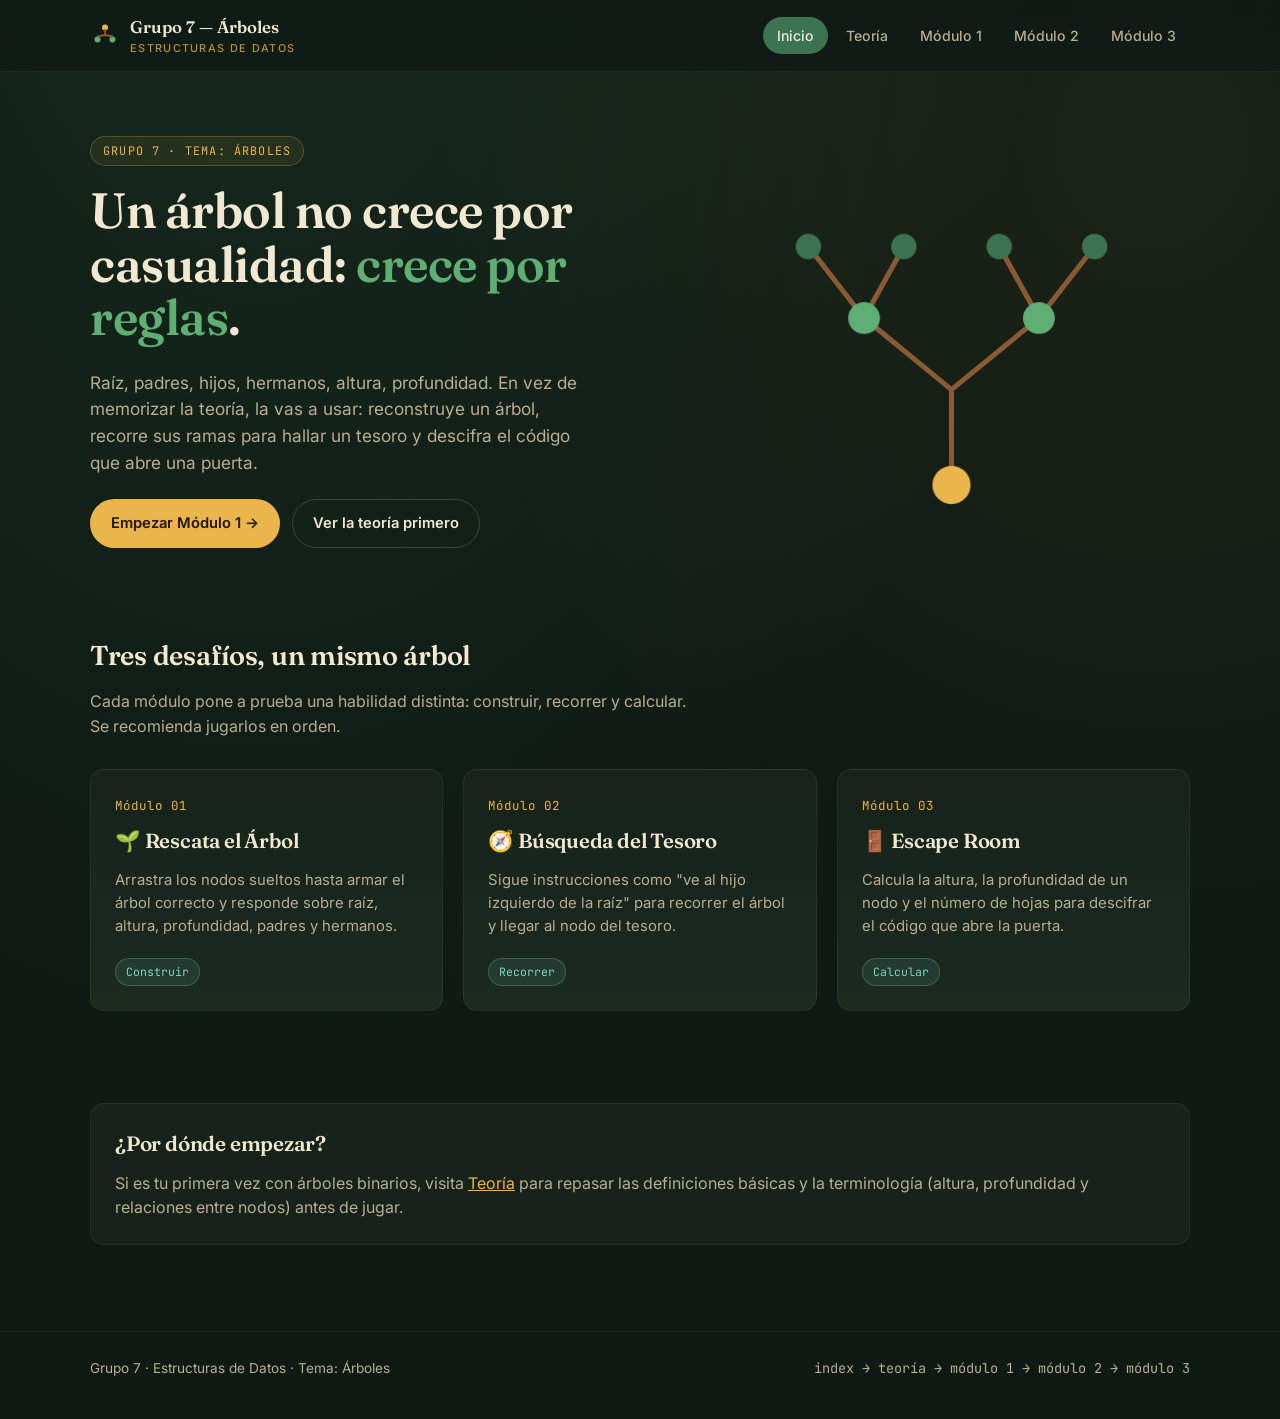
==== index.html @ e48d4bd0 "Proyecto Árboles - Grupo 7" ====
<!DOCTYPE html>
<html lang="es">
<head>
<meta charset="UTF-8">
<meta name="viewport" content="width=device-width, initial-scale=1.0">
<title>Grupo 7 · Árboles — Proyecto Interactivo</title>
<meta name="description" content="Aprende árboles binarios jugando: reconstruye un árbol, busca un tesoro navegando sus ramas y escapa de una sala resolviendo su altura, profundidad y hojas.">
<link rel="icon" href="data:image/svg+xml,<svg xmlns=%22http://www.w3.org/2000/svg%22 viewBox=%220 0 100 100%22><text y=%22.9em%22 font-size=%2290%22>🌳</text></svg>">
<link rel="stylesheet" href="css/style.css">
</head>
<body data-nav="inicio">

<nav class="site-nav">
  <div class="container">
    <a href="index.html" class="brand">
      <svg class="brand-mark" viewBox="0 0 40 40" fill="none">
        <circle cx="20" cy="10" r="4" fill="#eab54c"/>
        <circle cx="10" cy="26" r="4" fill="#5fae74"/>
        <circle cx="30" cy="26" r="4" fill="#5fae74"/>
        <path d="M20 13 L20 20 L10 22 M20 20 L30 22" stroke="#8a5a35" stroke-width="2.4" stroke-linecap="round" fill="none"/>
      </svg>
      <span>Grupo 7 — Árboles<small>Estructuras de datos</small></span>
    </a>
    <ul class="nav-links">
      <li><a href="index.html" data-nav="inicio">Inicio</a></li>
      <li><a href="teoria.html" data-nav="teoria">Teoría</a></li>
      <li><a href="modulo1.html" data-nav="m1">Módulo 1</a></li>
      <li><a href="modulo2.html" data-nav="m2">Módulo 2</a></li>
      <li><a href="modulo3.html" data-nav="m3">Módulo 3</a></li>
    </ul>
  </div>
</nav>

<header class="hero">
  <div class="container hero-grid">
    <div>
      <span class="eyebrow">Grupo 7 · Tema: Árboles</span>
      <h1>Un árbol no crece por casualidad: <em>crece por reglas</em>.</h1>
      <p class="lead">Raíz, padres, hijos, hermanos, altura, profundidad. En vez de memorizar la teoría, la vas a usar: reconstruye un árbol, recorre sus ramas para hallar un tesoro y descifra el código que abre una puerta.</p>
      <div class="hero-actions">
        <a href="modulo1.html" class="btn btn-primary">Empezar Módulo 1 →</a>
        <a href="teoria.html" class="btn btn-ghost">Ver la teoría primero</a>
      </div>
    </div>
    <div class="hero-art">
      <svg class="grow-tree" viewBox="0 0 300 220" width="100%">
        <path class="branch b1" d="M150 200 L150 140"/>
        <path class="branch b2" d="M150 140 L95 95"/>
        <path class="branch b3" d="M150 140 L205 95"/>
        <path class="branch b4" d="M95 95 L60 50"/>
        <path class="branch b5" d="M95 95 L120 50"/>
        <path class="branch b6" d="M205 95 L180 50"/>
        <path class="branch b7" d="M205 95 L240 50"/>
        <circle class="leafnode n1" cx="150" cy="200" r="12" fill="#eab54c"/>
        <circle class="leafnode n2" cx="95" cy="95" r="10" fill="#5fae74"/>
        <circle class="leafnode n3" cx="205" cy="95" r="10" fill="#5fae74"/>
        <circle class="leafnode n4" cx="60" cy="50" r="8" fill="#3c7350"/>
        <circle class="leafnode n5" cx="120" cy="50" r="8" fill="#3c7350"/>
        <circle class="leafnode n6" cx="180" cy="50" r="8" fill="#3c7350"/>
        <circle class="leafnode n7" cx="240" cy="50" r="8" fill="#3c7350"/>
      </svg>
    </div>
  </div>
</header>

<section class="section">
  <div class="container">
    <div class="section-head">
      <h2>Tres desafíos, un mismo árbol</h2>
      <p>Cada módulo pone a prueba una habilidad distinta: construir, recorrer y calcular. Se recomienda jugarlos en orden.</p>
    </div>

    <div class="card-grid">
      <a href="modulo1.html" class="module-card">
        <span class="module-num">Módulo 01</span>
        <h3>🌱 Rescata el Árbol</h3>
        <p>Arrastra los nodos sueltos hasta armar el árbol correcto y responde sobre raíz, altura, profundidad, padres y hermanos.</p>
        <span class="module-tag">Construir</span>
      </a>
      <a href="modulo2.html" class="module-card">
        <span class="module-num">Módulo 02</span>
        <h3>🧭 Búsqueda del Tesoro</h3>
        <p>Sigue instrucciones como "ve al hijo izquierdo de la raíz" para recorrer el árbol y llegar al nodo del tesoro.</p>
        <span class="module-tag">Recorrer</span>
      </a>
      <a href="modulo3.html" class="module-card">
        <span class="module-num">Módulo 03</span>
        <h3>🚪 Escape Room</h3>
        <p>Calcula la altura, la profundidad de un nodo y el número de hojas para descifrar el código que abre la puerta.</p>
        <span class="module-tag">Calcular</span>
      </a>
    </div>
  </div>
</section>

<section class="section">
  <div class="container info-card">
    <h2 style="font-size:1.3rem;">¿Por dónde empezar?</h2>
    <p style="margin-bottom:0;">Si es tu primera vez con árboles binarios, visita <a href="teoria.html" style="color:var(--gold);">Teoría</a> para repasar las definiciones básicas y la terminología (altura, profundidad y relaciones entre nodos) antes de jugar.</p>
  </div>
</section>

<footer class="site-footer">
  <div class="container">
    <span>Grupo 7 · Estructuras de Datos · Tema: Árboles</span>
    <span class="mono">index → teoría → módulo 1 → módulo 2 → módulo 3</span>
  </div>
</footer>

<script src="js/common.js"></script>
</body>
</html>
---- css/style.css ----
/* ==========================================================================
   Grupo 7 · Árboles — hoja de estilos compartida
   ========================================================================== */

@import url('https://fonts.googleapis.com/css2?family=Fraunces:opsz,wght@9..144,400;9..144,600;9..144,700&family=Inter:wght@400;500;600;700&family=JetBrains+Mono:wght@400;600&display=swap');

:root{
  /* --- paleta --- */
  --bg:            #0f1a14;
  --panel:         #16221a;
  --panel-2:       #1c2a20;
  --wood:          #8a5a35;
  --wood-dark:     #5c3b22;
  --moss:          #2f4a37;
  --leaf:          #5fae74;
  --leaf-dim:      #3c7350;
  --gold:          #eab54c;
  --gold-dim:      #b98f3a;
  --parchment:     #f1e8d2;
  --parchment-dim: #b9ae93;
  --error:         #d96a55;
  --cyan:          #77d9c4;

  --font-display: 'Fraunces', serif;
  --font-body:    'Inter', sans-serif;
  --font-mono:    'JetBrains Mono', monospace;

  --radius: 14px;
  --radius-sm: 8px;
  --shadow: 0 12px 30px rgba(0,0,0,.35);
}

*{ box-sizing: border-box; }
html{ scroll-behavior: smooth; }

body{
  margin:0;
  background: var(--bg);
  background-image:
    radial-gradient(ellipse at 20% -10%, rgba(95,174,116,.10), transparent 55%),
    radial-gradient(ellipse at 90% 10%, rgba(234,181,76,.06), transparent 45%);
  color: var(--parchment);
  font-family: var(--font-body);
  line-height: 1.55;
  min-height: 100vh;
}

a{ color: inherit; }

img, svg{ display:block; max-width:100%; }

::selection{ background: var(--gold); color:#1a1206; }

@media (prefers-reduced-motion: reduce){
  *{ animation-duration: .001ms !important; animation-iteration-count: 1 !important; transition-duration: .001ms !important; scroll-behavior: auto !important; }
}

:focus-visible{
  outline: 2px solid var(--gold);
  outline-offset: 3px;
  border-radius: 4px;
}

h1,h2,h3,h4{
  font-family: var(--font-display);
  font-weight: 600;
  margin: 0 0 .5em;
  color: var(--parchment);
  letter-spacing: -.01em;
}

p{ margin: 0 0 1em; color: var(--parchment-dim); }

.mono{ font-family: var(--font-mono); }

.container{
  width: min(1100px, 92vw);
  margin: 0 auto;
}

/* ---------------------------------- nav ---------------------------------- */
.site-nav{
  position: sticky;
  top: 0;
  z-index: 50;
  background: rgba(15,26,20,.85);
  backdrop-filter: blur(10px);
  border-bottom: 1px solid rgba(255,255,255,.06);
}
.site-nav .container{
  display:flex;
  align-items:center;
  justify-content: space-between;
  padding: 14px 0;
}
.brand{
  display:flex;
  align-items:center;
  gap:10px;
  text-decoration:none;
  font-family: var(--font-display);
  font-weight: 600;
  font-size: 1.05rem;
  color: var(--parchment);
}
.brand small{
  display:block;
  font-family: var(--font-body);
  font-weight: 500;
  font-size: .68rem;
  letter-spacing: .12em;
  text-transform: uppercase;
  color: var(--gold-dim);
}
.brand-mark{ width: 30px; height:30px; flex-shrink:0; }

.nav-links{
  display:flex;
  gap: 4px;
  list-style:none;
  margin:0; padding:0;
  flex-wrap: wrap;
}
.nav-links a{
  display:inline-block;
  padding: 8px 14px;
  border-radius: 999px;
  text-decoration:none;
  font-size: .88rem;
  font-weight: 500;
  color: var(--parchment-dim);
  transition: background .15s ease, color .15s ease;
}
.nav-links a:hover{ background: var(--panel-2); color: var(--parchment); }
.nav-links a.active{ background: var(--leaf-dim); color: var(--parchment); }

/* --------------------------------- hero ---------------------------------- */
.hero{
  padding: 64px 0 40px;
}
.hero-grid{
  display:grid;
  grid-template-columns: 1.1fr .9fr;
  gap: 40px;
  align-items:center;
}
.eyebrow{
  display:inline-flex;
  align-items:center;
  gap:8px;
  font-family: var(--font-mono);
  font-size: .74rem;
  letter-spacing:.1em;
  text-transform: uppercase;
  color: var(--gold);
  background: rgba(234,181,76,.08);
  border: 1px solid rgba(234,181,76,.25);
  padding: 5px 12px;
  border-radius: 999px;
  margin-bottom: 18px;
}
.hero h1{
  font-size: clamp(2.1rem, 4vw, 3.1rem);
  line-height: 1.08;
}
.hero h1 em{
  font-style: normal;
  color: var(--leaf);
}
.hero p.lead{
  font-size: 1.08rem;
  max-width: 46ch;
}
.hero-actions{
  display:flex;
  gap:12px;
  flex-wrap: wrap;
  margin-top: 22px;
}

.btn{
  display:inline-flex;
  align-items:center;
  gap:8px;
  padding: 12px 20px;
  border-radius: 999px;
  border: 1px solid transparent;
  font-family: var(--font-body);
  font-weight: 600;
  font-size: .92rem;
  text-decoration:none;
  cursor:pointer;
  transition: transform .15s ease, box-shadow .15s ease, background .15s ease, border-color .15s ease;
}
.btn:active{ transform: translateY(1px); }
.btn-primary{ background: var(--gold); color:#211505; }
.btn-primary:hover{ box-shadow: 0 6px 18px rgba(234,181,76,.35); }
.btn-ghost{ background: transparent; border-color: var(--moss); color: var(--parchment); }
.btn-ghost:hover{ border-color: var(--leaf); background: rgba(95,174,116,.08); }
.btn:disabled{ opacity:.45; cursor:not-allowed; }

/* ------------------------------ growing tree hero art --------------------- */
.hero-art{ position:relative; }
.grow-tree path.branch{
  fill:none;
  stroke: var(--wood);
  stroke-width: 3.2;
  stroke-linecap: round;
  stroke-dasharray: 260;
  stroke-dashoffset: 260;
  animation: draw 1.6s ease forwards;
}
.grow-tree path.branch.b2{ animation-delay: .25s; stroke-dasharray: 190; stroke-dashoffset: 190; }
.grow-tree path.branch.b3{ animation-delay: .25s; stroke-dasharray: 190; stroke-dashoffset: 190; }
.grow-tree path.branch.b4{ animation-delay: .55s; stroke-dasharray: 130; stroke-dashoffset: 130; }
.grow-tree path.branch.b5{ animation-delay: .55s; stroke-dasharray: 130; stroke-dashoffset: 130; }
.grow-tree path.branch.b6{ animation-delay: .55s; stroke-dasharray: 130; stroke-dashoffset: 130; }
.grow-tree path.branch.b7{ animation-delay: .55s; stroke-dasharray: 130; stroke-dashoffset: 130; }
.grow-tree circle.leafnode{
  opacity:0;
  animation: pop .5s ease forwards;
}
.grow-tree circle.leafnode.n1{ animation-delay: .1s; }
.grow-tree circle.leafnode.n2{ animation-delay: .8s; }
.grow-tree circle.leafnode.n3{ animation-delay: .8s; }
.grow-tree circle.leafnode.n4{ animation-delay: 1.1s; }
.grow-tree circle.leafnode.n5{ animation-delay: 1.1s; }
.grow-tree circle.leafnode.n6{ animation-delay: 1.1s; }
.grow-tree circle.leafnode.n7{ animation-delay: 1.1s; }
@keyframes draw{ to{ stroke-dashoffset:0; } }
@keyframes pop{ from{ opacity:0; transform: scale(.4); } to{ opacity:1; transform: scale(1); } }

/* --------------------------------- cards ---------------------------------- */
.section{ padding: 46px 0; }
.section-head{ margin-bottom: 30px; max-width: 60ch; }
.section-head h2{ font-size: 1.7rem; }

.card-grid{
  display:grid;
  grid-template-columns: repeat(3, 1fr);
  gap: 20px;
}
.module-card{
  position:relative;
  background: linear-gradient(180deg, var(--panel), var(--panel-2));
  border: 1px solid rgba(255,255,255,.06);
  border-radius: var(--radius);
  padding: 26px 24px 24px;
  text-decoration:none;
  display:flex;
  flex-direction:column;
  gap: 10px;
  transition: transform .18s ease, border-color .18s ease, box-shadow .18s ease;
}
.module-card:hover{
  transform: translateY(-4px);
  border-color: var(--leaf-dim);
  box-shadow: var(--shadow);
}
.module-num{
  font-family: var(--font-mono);
  font-size: .78rem;
  color: var(--gold);
  letter-spacing: .08em;
}
.module-card h3{ font-size: 1.28rem; margin-bottom: 2px; color: var(--parchment); }
.module-card p{ font-size: .93rem; margin-bottom: 0; }
.module-tag{
  align-self:flex-start;
  margin-top: 10px;
  font-family: var(--font-mono);
  font-size: .72rem;
  padding: 4px 10px;
  border-radius: 999px;
  background: rgba(119,217,196,.1);
  color: var(--cyan);
  border: 1px solid rgba(119,217,196,.25);
}

.info-card{
  background: var(--panel);
  border: 1px solid rgba(255,255,255,.06);
  border-radius: var(--radius);
  padding: 24px;
}

/* -------------------------------- footer ---------------------------------- */
.site-footer{
  border-top: 1px solid rgba(255,255,255,.06);
  padding: 26px 0 40px;
  margin-top: 40px;
}
.site-footer .container{
  display:flex;
  justify-content: space-between;
  align-items:center;
  flex-wrap: wrap;
  gap: 10px;
  font-size: .85rem;
  color: var(--parchment-dim);
}

/* ============================ TEORÍA page ============================ */
.def-grid{
  display:grid;
  grid-template-columns: repeat(2, 1fr);
  gap: 16px;
  margin-top: 10px;
}
.def-item{
  background: var(--panel);
  border: 1px solid rgba(255,255,255,.06);
  border-left: 3px solid var(--leaf-dim);
  border-radius: var(--radius-sm);
  padding: 16px 18px;
}
.def-item dt{
  font-family: var(--font-mono);
  color: var(--gold);
  font-size: .92rem;
  margin-bottom: 4px;
}
.def-item dd{ margin:0; color: var(--parchment-dim); font-size: .92rem; }

.term-item{ border-left-color: var(--cyan); }
.term-item dt{ color: var(--cyan); }

.diagram-wrap{
  background: var(--panel);
  border: 1px solid rgba(255,255,255,.06);
  border-radius: var(--radius);
  padding: 20px;
}

/* ============================ TREE STAGE (shared) ============================ */
.tree-stage{
  position: relative;
  width: 100%;
  aspect-ratio: 7 / 4.6;
  background: radial-gradient(ellipse at 50% 0%, rgba(95,174,116,.06), transparent 60%);
  border-radius: var(--radius);
}
.tree-stage svg.tree-lines{
  position:absolute; inset:0; width:100%; height:100%;
}
.tree-stage svg.tree-lines path{
  fill:none;
  stroke: var(--wood);
  stroke-width: .9;
  stroke-linecap: round;
}
.tree-node{
  position:absolute;
  transform: translate(-50%,-50%);
  width: 52px; height:52px;
  border-radius: 50%;
  display:flex; align-items:center; justify-content:center;
  font-family: var(--font-mono);
  font-weight: 600;
  font-size: 1.05rem;
  background: var(--panel-2);
  border: 2px solid var(--moss);
  color: var(--parchment-dim);
  user-select:none;
}
.tree-node.filled{
  background: var(--leaf-dim);
  border-color: var(--leaf);
  color: var(--parchment);
}
.tree-node.correct{ border-color: var(--leaf); box-shadow: 0 0 0 4px rgba(95,174,116,.18); }
.tree-node.wrong{ border-color: var(--error); box-shadow: 0 0 0 4px rgba(217,106,85,.18); animation: shake .3s; }
.tree-node.current{ border-color: var(--cyan); box-shadow: 0 0 0 6px rgba(119,217,196,.16); }
.tree-node.root-node{ background: rgba(234,181,76,.14); border-color: var(--gold); color: var(--gold); }
.tree-node.clickable{ cursor:pointer; transition: transform .12s ease; }
.tree-node.clickable:hover{ transform: translate(-50%,-50%) scale(1.08); }

@keyframes shake{
  0%,100%{ transform: translate(-50%,-50%); }
  25%{ transform: translate(calc(-50% - 4px),-50%); }
  75%{ transform: translate(calc(-50% + 4px),-50%); }
}

/* -------------------------- módulo 1: banco + chips ------------------------- */
.chip-bank{
  display:flex;
  flex-wrap:wrap;
  gap: 12px;
  margin: 18px 0 6px;
  min-height: 66px;
  padding: 14px;
  background: var(--panel);
  border: 1px dashed var(--moss);
  border-radius: var(--radius-sm);
}
.chip{
  width: 50px; height:50px;
  border-radius: 50%;
  background: var(--wood);
  border: 2px solid var(--wood-dark);
  color: var(--parchment);
  font-family: var(--font-mono);
  font-weight:600;
  font-size: 1.05rem;
  display:flex; align-items:center; justify-content:center;
  cursor: grab;
  touch-action: none;
  box-shadow: 0 4px 10px rgba(0,0,0,.25);
}
.chip.dragging{ opacity:.35; }
.chip.floating{
  position: fixed;
  z-index: 999;
  pointer-events:none;
  cursor: grabbing;
}

.progress-row{ display:flex; align-items:center; gap:14px; flex-wrap:wrap; margin: 18px 0; }
.status-pill{
  font-family: var(--font-mono);
  font-size: .8rem;
  padding: 6px 12px;
  border-radius: 999px;
  background: var(--panel-2);
  border: 1px solid rgba(255,255,255,.08);
  color: var(--parchment-dim);
}
.status-pill.ok{ color: var(--leaf); border-color: var(--leaf-dim); }

/* ------------------------------- quiz ------------------------------- */
.quiz{
  display:none;
  margin-top: 26px;
  border-top: 1px solid rgba(255,255,255,.08);
  padding-top: 26px;
}
.quiz.visible{ display:block; }
.question{
  background: var(--panel);
  border: 1px solid rgba(255,255,255,.06);
  border-radius: var(--radius);
  padding: 20px;
  margin-bottom: 16px;
}
.question p.q-text{ color: var(--parchment); font-weight:500; margin-bottom: 14px; }
.options{ display:flex; flex-wrap:wrap; gap: 10px; }
.option-btn{
  padding: 9px 16px;
  border-radius: 999px;
  background: var(--panel-2);
  border: 1px solid var(--moss);
  color: var(--parchment);
  font-family: var(--font-mono);
  font-size: .88rem;
  cursor:pointer;
  transition: border-color .15s ease, background .15s ease;
}
.option-btn:hover{ border-color: var(--leaf); }
.option-btn.correct{ background: rgba(95,174,116,.18); border-color: var(--leaf); }
.option-btn.wrong{ background: rgba(217,106,85,.18); border-color: var(--error); }
.option-btn:disabled{ cursor:default; }
.q-feedback{ margin-top: 10px; font-size: .86rem; min-height: 1.2em; }
.q-feedback.ok{ color: var(--leaf); }
.q-feedback.bad{ color: var(--error); }

/* ------------------------------ módulo 2 ------------------------------ */
.instruction-box{
  background: var(--panel);
  border: 1px solid rgba(255,255,255,.06);
  border-left: 3px solid var(--cyan);
  border-radius: var(--radius-sm);
  padding: 18px 20px;
  margin: 18px 0;
  font-size: 1.02rem;
}
.instruction-box .tag{
  font-family: var(--font-mono);
  font-size: .7rem;
  letter-spacing:.08em;
  text-transform:uppercase;
  color: var(--cyan);
  display:block;
  margin-bottom: 6px;
}
.score-row{ display:flex; gap:22px; flex-wrap:wrap; align-items:center; margin: 16px 0; font-family: var(--font-mono); font-size:.9rem; }
.score-row b{ color: var(--gold); }

/* ------------------------------ módulo 3: escape room ------------------------------ */
.door-wrap{
  display:grid;
  grid-template-columns: 1fr 1fr;
  gap: 30px;
  align-items:start;
}
@media (max-width: 820px){ .door-wrap{ grid-template-columns: 1fr; } }

.clue-list{ list-style:none; margin:0; padding:0; display:flex; flex-direction:column; gap:14px; }
.clue-item{
  background: var(--panel);
  border: 1px solid rgba(255,255,255,.06);
  border-radius: var(--radius-sm);
  padding: 16px 18px;
}
.clue-item label{ display:block; font-size:.92rem; margin-bottom:8px; color: var(--parchment); }
.clue-item input{
  width: 90px;
  background: var(--panel-2);
  border: 1px solid var(--moss);
  color: var(--parchment);
  font-family: var(--font-mono);
  font-size: 1.05rem;
  padding: 8px 10px;
  border-radius: var(--radius-sm);
}
.clue-item input:focus{ border-color: var(--gold); }
.clue-status{ font-family: var(--font-mono); font-size: .8rem; margin-left: 10px; }
.clue-status.ok{ color: var(--leaf); }
.clue-status.bad{ color: var(--error); }

.door{
  position:relative;
  background: linear-gradient(180deg, var(--wood), var(--wood-dark));
  border-radius: 10px 10px 4px 4px;
  padding: 30px;
  border: 6px solid #3d2716;
  box-shadow: inset 0 0 40px rgba(0,0,0,.35), var(--shadow);
  text-align:center;
}
.door.unlocked{ box-shadow: inset 0 0 40px rgba(95,174,116,.25), 0 0 40px rgba(95,174,116,.25); border-color: var(--leaf); }
.door h3{ color: var(--parchment); }
.code-display{
  font-family: var(--font-mono);
  font-size: 2.4rem;
  letter-spacing: .3em;
  color: var(--parchment);
  background: rgba(0,0,0,.25);
  border-radius: var(--radius-sm);
  padding: 14px 10px;
  margin: 16px 0;
}
.code-display.shake{ animation: shake-strong .4s; }
@keyframes shake-strong{
  0%,100%{ transform: translateX(0); }
  20%{ transform: translateX(-8px); }
  40%{ transform: translateX(8px); }
  60%{ transform: translateX(-6px); }
  80%{ transform: translateX(6px); }
}
.attempts{ font-family: var(--font-mono); font-size: .82rem; color: var(--parchment-dim); }

.final-banner{
  display:none;
  margin-top: 18px;
  padding: 18px 20px;
  border-radius: var(--radius-sm);
  background: rgba(95,174,116,.12);
  border: 1px solid var(--leaf-dim);
  color: var(--parchment);
}
.final-banner.visible{ display:block; }

/* ------------------------------ responsive ------------------------------ */
@media (max-width: 880px){
  .hero-grid{ grid-template-columns: 1fr; }
  .card-grid{ grid-template-columns: 1fr; }
  .def-grid{ grid-template-columns: 1fr; }
  .site-nav .container{ flex-direction:column; gap: 10px; }
}
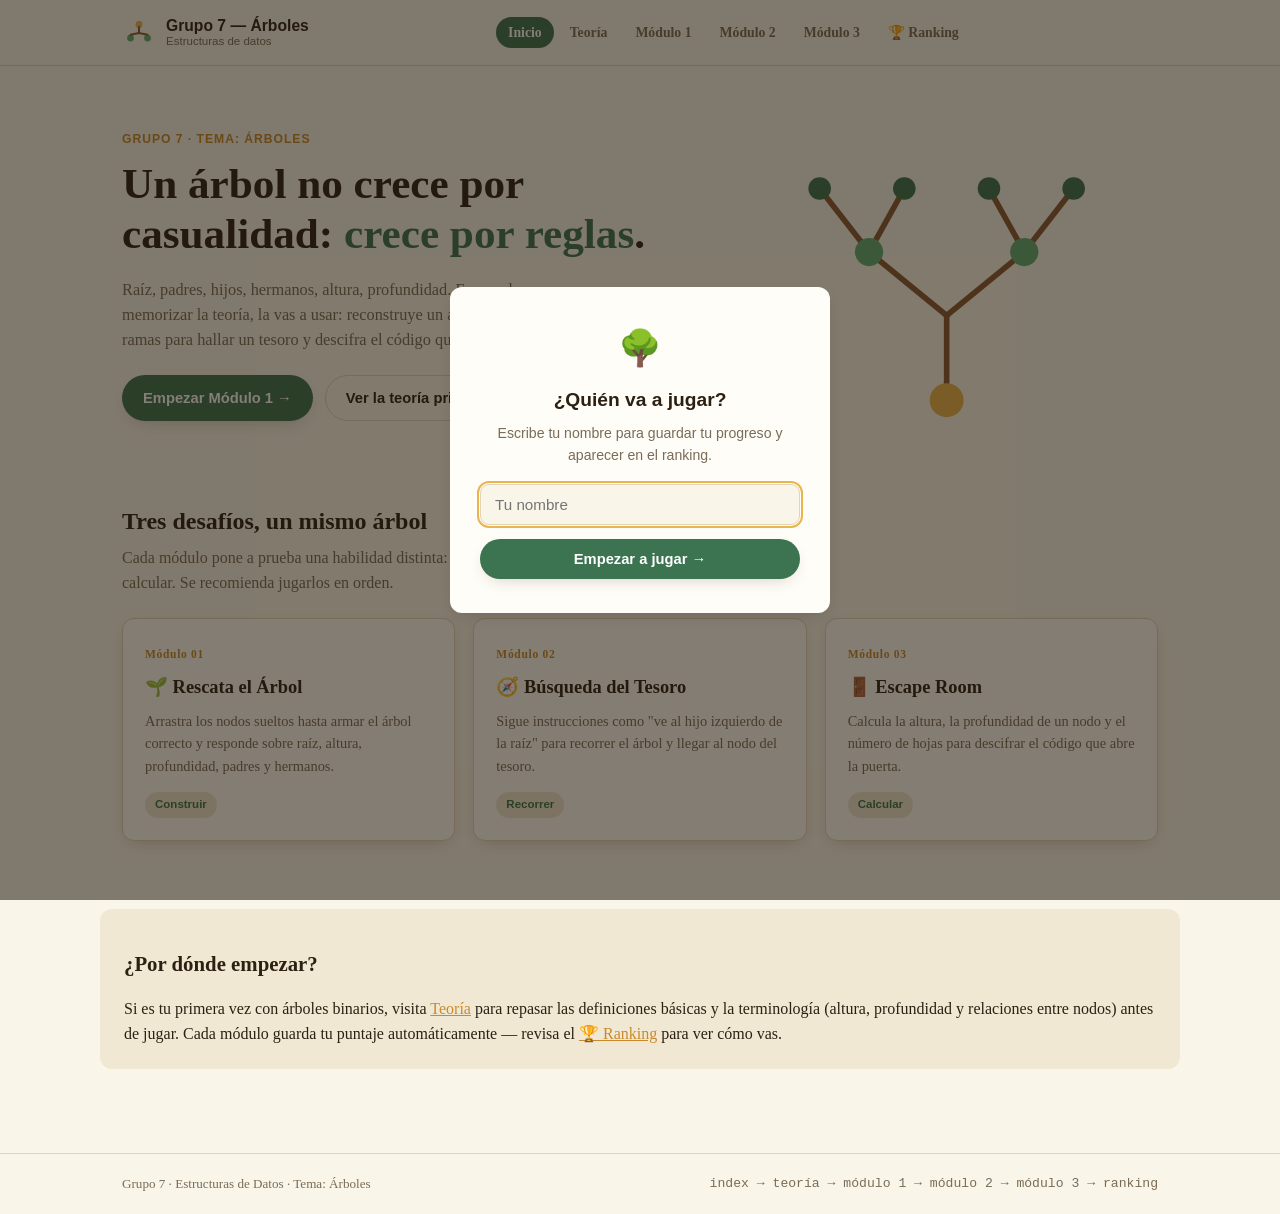
==== commit aea06ec6: "Se actualiza el juego se agrega ranking" ====
--- a/index.html
+++ b/index.html
@@ -27,7 +27,9 @@
       <li><a href="modulo1.html" data-nav="m1">Módulo 1</a></li>
       <li><a href="modulo2.html" data-nav="m2">Módulo 2</a></li>
       <li><a href="modulo3.html" data-nav="m3">Módulo 3</a></li>
+      <li><a href="jugadores.html" data-nav="ranking" class="nav-ranking-link">🏆 Ranking</a></li>
     </ul>
+    <span id="playerBadgeSlot"></span>
   </div>
 </nav>
 
@@ -96,17 +98,19 @@
 <section class="section">
   <div class="container info-card">
     <h2 style="font-size:1.3rem;">¿Por dónde empezar?</h2>
-    <p style="margin-bottom:0;">Si es tu primera vez con árboles binarios, visita <a href="teoria.html" style="color:var(--gold);">Teoría</a> para repasar las definiciones básicas y la terminología (altura, profundidad y relaciones entre nodos) antes de jugar.</p>
+    <p style="margin-bottom:0;">Si es tu primera vez con árboles binarios, visita <a href="teoria.html" style="color:var(--gold);">Teoría</a> para repasar las definiciones básicas y la terminología (altura, profundidad y relaciones entre nodos) antes de jugar. Cada módulo guarda tu puntaje automáticamente — revisa el <a href="jugadores.html" style="color:var(--gold);">🏆 Ranking</a> para ver cómo vas.</p>
   </div>
 </section>
 
 <footer class="site-footer">
   <div class="container">
     <span>Grupo 7 · Estructuras de Datos · Tema: Árboles</span>
-    <span class="mono">index → teoría → módulo 1 → módulo 2 → módulo 3</span>
+    <span class="mono">index → teoría → módulo 1 → módulo 2 → módulo 3 → ranking</span>
   </div>
 </footer>
 
 <script src="js/common.js"></script>
+<script src="js/ranking.js"></script>
+<script>initPlayerSession();</script>
 </body>
 </html>
--- a/css/style.css
+++ b/css/style.css
@@ -1,568 +1,355 @@
-/* ==========================================================================
-   Grupo 7 · Árboles — hoja de estilos compartida
-   ========================================================================== */
-
-@import url('https://fonts.googleapis.com/css2?family=Fraunces:opsz,wght@9..144,400;9..144,600;9..144,700&family=Inter:wght@400;500;600;700&family=JetBrains+Mono:wght@400;600&display=swap');
+/* ============================================================
+   style.css — Grupo 7 · Árboles
+   Tema visual: cálido, tipo "cuaderno de campo forestal".
+   ============================================================ */
 
 :root{
-  /* --- paleta --- */
-  --bg:            #0f1a14;
-  --panel:         #16221a;
-  --panel-2:       #1c2a20;
-  --wood:          #8a5a35;
-  --wood-dark:     #5c3b22;
-  --moss:          #2f4a37;
-  --leaf:          #5fae74;
-  --leaf-dim:      #3c7350;
-  --gold:          #eab54c;
-  --gold-dim:      #b98f3a;
-  --parchment:     #f1e8d2;
-  --parchment-dim: #b9ae93;
-  --error:         #d96a55;
-  --cyan:          #77d9c4;
-
-  --font-display: 'Fraunces', serif;
-  --font-body:    'Inter', sans-serif;
-  --font-mono:    'JetBrains Mono', monospace;
-
-  --radius: 14px;
-  --radius-sm: 8px;
-  --shadow: 0 12px 30px rgba(0,0,0,.35);
-}
-
-*{ box-sizing: border-box; }
-html{ scroll-behavior: smooth; }
-
+  --cream:#faf5e9;
+  --cream-2:#f1e8d4;
+  --panel:#fffdf8;
+  --ink:#2c2013;
+  --muted:#7a6c56;
+  --line:#e2d4b7;
+  --gold:#c98a2b;
+  --gold-soft:#eab54c;
+  --green:#3c7350;
+  --green-soft:#5fae74;
+  --brown:#8a5a35;
+  --red:#b1503e;
+  --radius:12px;
+  --shadow:0 6px 18px -8px rgba(60,40,10,0.28);
+}
+
+*{box-sizing:border-box;}
+html{scroll-behavior:smooth;}
 body{
   margin:0;
-  background: var(--bg);
-  background-image:
-    radial-gradient(ellipse at 20% -10%, rgba(95,174,116,.10), transparent 55%),
-    radial-gradient(ellipse at 90% 10%, rgba(234,181,76,.06), transparent 45%);
-  color: var(--parchment);
-  font-family: var(--font-body);
-  line-height: 1.55;
-  min-height: 100vh;
-}
-
-a{ color: inherit; }
-
-img, svg{ display:block; max-width:100%; }
-
-::selection{ background: var(--gold); color:#1a1206; }
-
+  background:var(--cream);
+  color:var(--ink);
+  font-family:Georgia,'Iowan Old Style','Palatino Linotype',serif;
+  line-height:1.55;
+}
+h1,h2,h3,.brand span,.eyebrow,.module-tag,.tag,.btn{
+  font-family:-apple-system,BlinkMacSystemFont,'Segoe UI',Roboto,Helvetica,Arial,sans-serif;
+}
+a{color:inherit;}
+.container{max-width:1080px; margin:0 auto; padding:0 22px;}
+.mono{font-family:'SFMono-Regular',Consolas,'Liberation Mono',Menlo,monospace;}
+img,svg{max-width:100%;}
+
+/* ---------- Botones ---------- */
+.btn{
+  display:inline-flex; align-items:center; gap:8px; justify-content:center;
+  padding:11px 20px; border-radius:999px; font-weight:600; font-size:.92rem;
+  text-decoration:none; border:1px solid transparent; cursor:pointer; transition:.18s;
+}
+.btn-primary{background:var(--green); color:#fff; box-shadow:var(--shadow);}
+.btn-primary:hover{background:var(--green-soft);}
+.btn-ghost{background:transparent; border-color:var(--line); color:var(--ink);}
+.btn-ghost:hover{border-color:var(--gold); color:var(--gold);}
+.btn-mini{
+  border:1px solid var(--line); background:var(--panel); color:var(--muted);
+  border-radius:7px; padding:5px 9px; font-size:.75rem; cursor:pointer;
+}
+.btn-mini:hover{color:var(--red); border-color:var(--red);}
+.btn-danger{background:transparent; border:1px solid var(--red); color:var(--red);}
+.btn-danger:hover{background:var(--red); color:#fff;}
+
+/* ---------- Nav ---------- */
+.site-nav{
+  position:sticky; top:0; z-index:40; background:var(--cream);
+  border-bottom:1px solid var(--line); padding:14px 0;
+}
+.site-nav .container{display:flex; align-items:center; justify-content:space-between; flex-wrap:wrap; gap:12px;}
+.brand{display:flex; align-items:center; gap:10px; text-decoration:none; color:var(--ink);}
+.brand-mark{width:34px; height:34px;}
+.brand span{display:flex; flex-direction:column; font-weight:700; font-size:.98rem; line-height:1.15;}
+.brand span small{font-weight:500; color:var(--muted); font-size:.72rem;}
+.nav-links{list-style:none; display:flex; gap:4px; margin:0; padding:0; align-items:center; flex-wrap:wrap;}
+.nav-links a{
+  text-decoration:none; color:var(--muted); font-size:.86rem; font-weight:600;
+  padding:8px 12px; border-radius:999px; transition:.15s;
+}
+.nav-links a:hover{color:var(--ink); background:var(--cream-2);}
+.nav-links a[data-nav].current,
+body[data-nav="inicio"] a[data-nav="inicio"],
+body[data-nav="teoria"] a[data-nav="teoria"],
+body[data-nav="m1"] a[data-nav="m1"],
+body[data-nav="m2"] a[data-nav="m2"],
+body[data-nav="m3"] a[data-nav="m3"],
+body[data-nav="ranking"] a[data-nav="ranking"]{
+  background:var(--green); color:#fff;
+}
+.nav-ranking-link{display:flex; align-items:center; gap:6px;}
+
+/* Insignia de jugador activo */
+#playerBadgeSlot{display:flex; align-items:center;}
+.player-badge{
+  display:flex; align-items:center; gap:8px; background:var(--cream-2);
+  border:1px solid var(--line); padding:6px 12px 6px 10px; border-radius:999px;
+  font-size:.82rem; font-weight:600; color:var(--ink);
+}
+.player-badge-dot{width:8px; height:8px; border-radius:50%; background:var(--green-soft);}
+.player-badge-switch{
+  border:none; background:transparent; cursor:pointer; color:var(--muted);
+  font-size:.9rem; line-height:1; padding:2px;
+}
+.player-badge-switch:hover{color:var(--gold);}
+
+/* ---------- Modal identificación de jugador ---------- */
+.player-modal-overlay{
+  position:fixed; inset:0; background:rgba(30,20,8,0.55); z-index:100;
+  display:flex; align-items:center; justify-content:center; padding:20px;
+}
+.player-modal{
+  background:var(--panel); border-radius:var(--radius); padding:34px 30px;
+  max-width:380px; width:100%; text-align:center; box-shadow:var(--shadow);
+  font-family:-apple-system,BlinkMacSystemFont,'Segoe UI',Roboto,sans-serif;
+}
+.player-modal-icon{font-size:2.2rem; display:block; margin-bottom:10px;}
+.player-modal h2{font-size:1.2rem; margin:0 0 8px;}
+.player-modal p{color:var(--muted); font-size:.88rem; margin:0 0 18px;}
+.player-modal input{
+  width:100%; padding:11px 14px; border-radius:9px; border:1px solid var(--line);
+  font-size:.95rem; margin-bottom:14px; background:var(--cream);
+}
+.player-modal input:focus{outline:2px solid var(--gold-soft); outline-offset:1px;}
+.player-modal .btn{width:100%;}
+
+/* ---------- Hero ---------- */
+.hero{padding:52px 0 40px;}
+.hero-grid{display:grid; grid-template-columns:1.15fr 0.85fr; gap:40px; align-items:center;}
+.eyebrow{
+  display:inline-block; font-size:.76rem; font-weight:700; letter-spacing:.08em; text-transform:uppercase;
+  color:var(--gold); margin-bottom:10px;
+}
+.hero h1{font-family:Georgia,serif; font-size:clamp(1.9rem,4vw,2.7rem); line-height:1.18; margin:0 0 14px;}
+.hero h1 em{color:var(--green); font-style:normal;}
+.lead{color:var(--muted); font-size:1.02rem; max-width:56ch;}
+.hero-actions{display:flex; gap:12px; flex-wrap:wrap; margin-top:22px;}
+.hero-art{display:flex; justify-content:center;}
+.grow-tree .branch{fill:none; stroke:var(--brown); stroke-width:4; stroke-linecap:round;}
+.grow-tree .leafnode{transform-origin:center; animation:pop .5s ease backwards;}
+.grow-tree .n1{animation-delay:.05s;} .grow-tree .n2{animation-delay:.15s;} .grow-tree .n3{animation-delay:.2s;}
+.grow-tree .n4{animation-delay:.3s;} .grow-tree .n5{animation-delay:.35s;} .grow-tree .n6{animation-delay:.4s;} .grow-tree .n7{animation-delay:.45s;}
+@keyframes pop{from{transform:scale(0);} to{transform:scale(1);}}
+@media(max-width:820px){.hero-grid{grid-template-columns:1fr;} .hero-art{order:-1;}}
+
+/* ---------- Secciones genéricas ---------- */
+.section{padding:34px 0;}
+.section-head{margin-bottom:22px;}
+.section-head h2{font-family:Georgia,serif; font-size:1.5rem; margin:0 0 6px;}
+.section-head p{color:var(--muted); margin:0; max-width:60ch;}
+
+.card-grid{display:grid; grid-template-columns:repeat(3,1fr); gap:18px;}
+@media(max-width:820px){.card-grid{grid-template-columns:1fr;}}
+.module-card{
+  display:block; background:var(--panel); border:1px solid var(--line); border-radius:var(--radius);
+  padding:22px; text-decoration:none; color:var(--ink); transition:.18s; box-shadow:var(--shadow);
+}
+.module-card:hover{transform:translateY(-3px); border-color:var(--gold-soft);}
+.module-num{font-size:.72rem; font-weight:700; color:var(--gold); letter-spacing:.06em;}
+.module-card h3{font-family:Georgia,serif; font-size:1.15rem; margin:8px 0 8px;}
+.module-card p{color:var(--muted); font-size:.9rem; margin:0 0 14px;}
+.module-tag{
+  display:inline-block; font-size:.72rem; font-weight:700; background:var(--cream-2);
+  color:var(--green); padding:4px 10px; border-radius:999px;
+}
+
+.info-card{background:var(--cream-2); border-radius:var(--radius); padding:22px 24px;}
+.info-card h2{font-family:Georgia,serif;}
+
+/* ---------- Teoría ---------- */
+.def-grid{display:grid; grid-template-columns:repeat(2,1fr); gap:14px; margin:0;}
+@media(max-width:720px){.def-grid{grid-template-columns:1fr;}}
+.def-item{background:var(--panel); border:1px solid var(--line); border-radius:10px; padding:16px 18px;}
+.def-item dt{font-weight:700; color:var(--green); margin-bottom:5px;}
+.def-item dd{margin:0; color:var(--ink); font-size:.92rem;}
+.term-item dt{color:var(--gold);}
+
+/* ---------- Escenario del árbol (compartido por juegos) ---------- */
+.diagram-wrap{margin-bottom:8px;}
+.tree-stage{
+  position:relative; width:100%; aspect-ratio:16/9; max-width:760px; margin:0 auto;
+  background:var(--panel); border:1px solid var(--line); border-radius:var(--radius);
+  box-shadow:var(--shadow);
+}
+.tree-lines{position:absolute; inset:0; width:100%; height:100%;}
+.edge-line{stroke:var(--brown); stroke-width:1.6; opacity:.55;}
+
+.tree-node{
+  position:absolute; width:44px; height:44px; margin-left:-22px; margin-top:-22px;
+  border-radius:50%; display:flex; align-items:center; justify-content:center;
+  font-weight:700; font-size:1rem; font-family:-apple-system,BlinkMacSystemFont,'Segoe UI',sans-serif;
+  background:var(--cream-2); border:2px dashed var(--line); color:transparent;
+  transition:background .25s, border-color .25s, color .25s, transform .15s;
+}
+.tree-node.filled{background:var(--green-soft); border:2px solid var(--green); color:#fff;}
+.tree-node.root-node.filled{background:var(--gold-soft); border-color:var(--gold); color:#3a2a08;}
+.tree-node.slot{cursor:pointer;}
+.tree-node.slot.filled{cursor:default;}
+.tree-node.clickable{cursor:pointer;}
+.tree-node.clickable:hover{transform:scale(1.08);}
+.tree-node.active-pos{outline:3px solid var(--gold); outline-offset:2px;}
+.tree-node.star-node{background:#f6d98a; border-color:var(--gold); color:#3a2a08; font-size:.85rem;}
+.tree-node.shake{animation:shakeNode .4s;}
+@keyframes shakeNode{
+  0%,100%{transform:translateX(0);} 25%{transform:translateX(-5px);}
+  75%{transform:translateX(5px);}
+}
+
+/* ---------- Módulo 1: banco de fichas + progreso ---------- */
+.progress-row{display:flex; align-items:center; justify-content:space-between; margin-bottom:16px; flex-wrap:wrap; gap:10px;}
+.status-pill{
+  background:var(--cream-2); color:var(--green); font-weight:700; font-size:.82rem;
+  padding:7px 14px; border-radius:999px;
+}
+.chip-bank{
+  display:flex; flex-wrap:wrap; gap:12px; justify-content:center; margin:22px auto 0;
+  max-width:760px; min-height:64px; padding:14px; background:var(--cream-2);
+  border:1px dashed var(--line); border-radius:var(--radius);
+}
+.chip{
+  width:48px; height:48px; border-radius:50%; background:var(--panel); border:2px solid var(--gold-soft);
+  display:flex; align-items:center; justify-content:center; font-weight:700; font-size:1.05rem;
+  cursor:grab; user-select:none; touch-action:none; box-shadow:var(--shadow);
+}
+.chip:active,.chip.dragging{cursor:grabbing; box-shadow:0 10px 22px -8px rgba(60,40,10,0.4);}
+.chip:focus-visible{outline:2px solid var(--gold);}
+
+.quiz{display:none; margin-top:34px;}
+.quiz.active{display:block;}
+.quiz-question{background:var(--panel); border:1px solid var(--line); border-radius:10px; padding:16px 18px; margin-bottom:12px;}
+.quiz-question-text{font-weight:700; margin:0 0 10px;}
+.quiz-options{display:flex; flex-wrap:wrap; gap:10px;}
+.quiz-option{
+  display:flex; align-items:center; gap:6px; background:var(--cream-2); padding:8px 14px;
+  border-radius:999px; cursor:pointer; font-size:.9rem;
+}
+.quiz-option input{accent-color:var(--green);}
+.quiz-feedback{margin:10px 0 0; font-size:.85rem; font-weight:600; min-height:1.2em;}
+.quiz-feedback.ok{color:var(--green);}
+.quiz-feedback.bad{color:var(--red);}
+
+.final-banner{
+  display:none; margin-top:22px; background:var(--cream-2); border:1px solid var(--gold-soft);
+  border-radius:var(--radius); padding:20px 22px;
+}
+.final-banner.active{display:block;}
+
+/* ---------- Módulo 2: instrucción + score row ---------- */
+.instruction-box{
+  display:flex; align-items:center; gap:12px; background:var(--panel); border:1px solid var(--line);
+  border-radius:var(--radius); padding:16px 18px; margin-bottom:16px; box-shadow:var(--shadow);
+}
+.tag{
+  background:var(--gold-soft); color:#3a2a08; font-size:.7rem; font-weight:700; text-transform:uppercase;
+  padding:4px 10px; border-radius:999px; flex-shrink:0;
+}
+.score-row{
+  display:flex; gap:20px; flex-wrap:wrap; margin-bottom:16px; color:var(--muted); font-size:.9rem;
+}
+.score-row b{color:var(--ink);}
+
+/* ---------- Módulo 3: puerta / pistas ---------- */
+.door-wrap{display:grid; grid-template-columns:1.2fr 1fr; gap:24px; align-items:start; margin-top:6px;}
+@media(max-width:820px){.door-wrap{grid-template-columns:1fr;}}
+.clue-list{list-style:none; margin:0; padding:0; display:flex; flex-direction:column; gap:14px;}
+.clue-item{background:var(--panel); border:1px solid var(--line); border-radius:10px; padding:14px 16px;}
+.clue-item label{display:block; font-weight:700; margin-bottom:8px; font-size:.92rem;}
+.clue-item input{
+  width:70px; padding:8px 10px; border-radius:7px; border:1px solid var(--line); font-size:1rem;
+  margin-right:8px; background:var(--cream);
+}
+.clue-status{font-weight:700; font-size:1rem;}
+.clue-status.ok{color:var(--green);}
+.clue-status.bad{color:var(--red);}
+
+.door{
+  background:var(--panel); border:2px solid var(--brown); border-radius:var(--radius);
+  padding:24px; text-align:center; box-shadow:var(--shadow); transition:.3s;
+}
+.door.unlocked{border-color:var(--gold);}
+.door.open{border-color:var(--green); background:var(--cream-2);}
+.door.shake{animation:shakeNode .4s;}
+.code-display{
+  font-family:'SFMono-Regular',Consolas,monospace; font-size:2rem; font-weight:700; letter-spacing:.3em;
+  background:var(--cream); border:1px dashed var(--line); border-radius:10px; padding:10px; margin:14px 0;
+}
+.attempts{color:var(--muted); font-size:.85rem; margin:0 0 14px;}
+
+/* ---------- Panel de jugadores (jugadores.html) ---------- */
+.stat-cards{display:grid; grid-template-columns:repeat(5,1fr); gap:14px; margin-bottom:30px;}
+@media(max-width:960px){.stat-cards{grid-template-columns:repeat(3,1fr);}}
+@media(max-width:600px){.stat-cards{grid-template-columns:repeat(2,1fr);}}
+.stat-card{
+  background:var(--panel); border:1px solid var(--line); border-radius:var(--radius);
+  padding:16px 14px; text-align:center; box-shadow:var(--shadow);
+}
+.stat-card .stat-icon{font-size:1.3rem; display:block; margin-bottom:6px;}
+.stat-card .stat-value{font-weight:700; font-size:1.05rem; font-family:'SFMono-Regular',Consolas,monospace;}
+.stat-card .stat-label{color:var(--muted); font-size:.72rem; text-transform:uppercase; letter-spacing:.04em; margin-top:4px;}
+
+.podio{display:flex; align-items:flex-end; justify-content:center; gap:14px; margin:0 0 34px;}
+.podio-col{display:flex; flex-direction:column; align-items:center; width:150px;}
+.podio-block{
+  width:100%; border-radius:12px 12px 0 0; display:flex; align-items:flex-start; justify-content:center;
+  padding-top:12px; box-shadow:var(--shadow);
+}
+.podio-1 .podio-block{height:150px; background:linear-gradient(180deg,#f6d98a,var(--gold-soft));}
+.podio-2 .podio-block{height:112px; background:linear-gradient(180deg,#e7e7e7,#bfc4c9);}
+.podio-3 .podio-block{height:84px; background:linear-gradient(180deg,#e9c39a,#c98a55);}
+.podio-medal{font-size:1.8rem;}
+.podio-name{font-weight:700; margin-top:10px;}
+.podio-pts{color:var(--muted); font-size:.85rem; font-family:'SFMono-Regular',Consolas,monospace;}
+.podio-1{order:2;} .podio-2{order:1;} .podio-3{order:3;}
+@media(max-width:640px){.podio{gap:8px;} .podio-col{width:100px;}}
+
+.panel-toolbar{display:flex; flex-wrap:wrap; gap:10px; align-items:center; justify-content:space-between; margin-bottom:16px;}
+.search-box{position:relative; flex:1; min-width:220px;}
+.search-box input{
+  width:100%; padding:10px 14px 10px 34px; border-radius:999px; border:1px solid var(--line);
+  background:var(--panel); font-size:.9rem;
+}
+.search-box::before{content:'🔍'; position:absolute; left:12px; top:50%; transform:translateY(-50%); font-size:.85rem;}
+.toolbar-actions{display:flex; gap:8px; flex-wrap:wrap;}
+
+.table-wrap{
+  background:var(--panel); border:1px solid var(--line); border-radius:var(--radius);
+  overflow-x:auto; box-shadow:var(--shadow);
+}
+table{width:100%; border-collapse:collapse; font-size:.88rem;}
+thead th{
+  text-align:left; padding:12px 14px; background:var(--cream-2); color:var(--muted);
+  font-size:.72rem; text-transform:uppercase; letter-spacing:.04em; white-space:nowrap;
+}
+tbody td{padding:11px 14px; border-top:1px solid var(--line); white-space:nowrap;}
+td.num, th.num{text-align:right; font-family:'SFMono-Regular',Consolas,monospace;}
+.final-col{font-weight:700; color:var(--green);}
+.row-actions{text-align:right;}
+.empty-row{text-align:center; color:var(--muted); padding:24px; font-style:italic;}
+
+/* ---------- Footer ---------- */
+.site-footer{
+  margin-top:50px; border-top:1px solid var(--line); padding:20px 0; color:var(--muted); font-size:.82rem;
+}
+.site-footer .container{display:flex; justify-content:space-between; flex-wrap:wrap; gap:8px;}
+
+/* ---------- Impresión (usada por "Exportar PDF") ---------- */
+@media print{
+  body.print-ranking .site-nav,
+  body.print-ranking .panel-toolbar,
+  body.print-ranking .stat-cards,
+  body.print-ranking .podio,
+  body.print-ranking .site-footer,
+  body.print-ranking .hero,
+  body.print-ranking .row-actions,
+  body.print-ranking .section-head{display:none !important;}
+  body.print-ranking .table-wrap{box-shadow:none; border:1px solid #000;}
+}
+
+/* ---------- Accesibilidad: reduce motion ---------- */
 @media (prefers-reduced-motion: reduce){
-  *{ animation-duration: .001ms !important; animation-iteration-count: 1 !important; transition-duration: .001ms !important; scroll-behavior: auto !important; }
-}
-
-:focus-visible{
-  outline: 2px solid var(--gold);
-  outline-offset: 3px;
-  border-radius: 4px;
-}
-
-h1,h2,h3,h4{
-  font-family: var(--font-display);
-  font-weight: 600;
-  margin: 0 0 .5em;
-  color: var(--parchment);
-  letter-spacing: -.01em;
-}
-
-p{ margin: 0 0 1em; color: var(--parchment-dim); }
-
-.mono{ font-family: var(--font-mono); }
-
-.container{
-  width: min(1100px, 92vw);
-  margin: 0 auto;
-}
-
-/* ---------------------------------- nav ---------------------------------- */
-.site-nav{
-  position: sticky;
-  top: 0;
-  z-index: 50;
-  background: rgba(15,26,20,.85);
-  backdrop-filter: blur(10px);
-  border-bottom: 1px solid rgba(255,255,255,.06);
-}
-.site-nav .container{
-  display:flex;
-  align-items:center;
-  justify-content: space-between;
-  padding: 14px 0;
-}
-.brand{
-  display:flex;
-  align-items:center;
-  gap:10px;
-  text-decoration:none;
-  font-family: var(--font-display);
-  font-weight: 600;
-  font-size: 1.05rem;
-  color: var(--parchment);
-}
-.brand small{
-  display:block;
-  font-family: var(--font-body);
-  font-weight: 500;
-  font-size: .68rem;
-  letter-spacing: .12em;
-  text-transform: uppercase;
-  color: var(--gold-dim);
-}
-.brand-mark{ width: 30px; height:30px; flex-shrink:0; }
-
-.nav-links{
-  display:flex;
-  gap: 4px;
-  list-style:none;
-  margin:0; padding:0;
-  flex-wrap: wrap;
-}
-.nav-links a{
-  display:inline-block;
-  padding: 8px 14px;
-  border-radius: 999px;
-  text-decoration:none;
-  font-size: .88rem;
-  font-weight: 500;
-  color: var(--parchment-dim);
-  transition: background .15s ease, color .15s ease;
-}
-.nav-links a:hover{ background: var(--panel-2); color: var(--parchment); }
-.nav-links a.active{ background: var(--leaf-dim); color: var(--parchment); }
-
-/* --------------------------------- hero ---------------------------------- */
-.hero{
-  padding: 64px 0 40px;
-}
-.hero-grid{
-  display:grid;
-  grid-template-columns: 1.1fr .9fr;
-  gap: 40px;
-  align-items:center;
-}
-.eyebrow{
-  display:inline-flex;
-  align-items:center;
-  gap:8px;
-  font-family: var(--font-mono);
-  font-size: .74rem;
-  letter-spacing:.1em;
-  text-transform: uppercase;
-  color: var(--gold);
-  background: rgba(234,181,76,.08);
-  border: 1px solid rgba(234,181,76,.25);
-  padding: 5px 12px;
-  border-radius: 999px;
-  margin-bottom: 18px;
-}
-.hero h1{
-  font-size: clamp(2.1rem, 4vw, 3.1rem);
-  line-height: 1.08;
-}
-.hero h1 em{
-  font-style: normal;
-  color: var(--leaf);
-}
-.hero p.lead{
-  font-size: 1.08rem;
-  max-width: 46ch;
-}
-.hero-actions{
-  display:flex;
-  gap:12px;
-  flex-wrap: wrap;
-  margin-top: 22px;
-}
-
-.btn{
-  display:inline-flex;
-  align-items:center;
-  gap:8px;
-  padding: 12px 20px;
-  border-radius: 999px;
-  border: 1px solid transparent;
-  font-family: var(--font-body);
-  font-weight: 600;
-  font-size: .92rem;
-  text-decoration:none;
-  cursor:pointer;
-  transition: transform .15s ease, box-shadow .15s ease, background .15s ease, border-color .15s ease;
-}
-.btn:active{ transform: translateY(1px); }
-.btn-primary{ background: var(--gold); color:#211505; }
-.btn-primary:hover{ box-shadow: 0 6px 18px rgba(234,181,76,.35); }
-.btn-ghost{ background: transparent; border-color: var(--moss); color: var(--parchment); }
-.btn-ghost:hover{ border-color: var(--leaf); background: rgba(95,174,116,.08); }
-.btn:disabled{ opacity:.45; cursor:not-allowed; }
-
-/* ------------------------------ growing tree hero art --------------------- */
-.hero-art{ position:relative; }
-.grow-tree path.branch{
-  fill:none;
-  stroke: var(--wood);
-  stroke-width: 3.2;
-  stroke-linecap: round;
-  stroke-dasharray: 260;
-  stroke-dashoffset: 260;
-  animation: draw 1.6s ease forwards;
-}
-.grow-tree path.branch.b2{ animation-delay: .25s; stroke-dasharray: 190; stroke-dashoffset: 190; }
-.grow-tree path.branch.b3{ animation-delay: .25s; stroke-dasharray: 190; stroke-dashoffset: 190; }
-.grow-tree path.branch.b4{ animation-delay: .55s; stroke-dasharray: 130; stroke-dashoffset: 130; }
-.grow-tree path.branch.b5{ animation-delay: .55s; stroke-dasharray: 130; stroke-dashoffset: 130; }
-.grow-tree path.branch.b6{ animation-delay: .55s; stroke-dasharray: 130; stroke-dashoffset: 130; }
-.grow-tree path.branch.b7{ animation-delay: .55s; stroke-dasharray: 130; stroke-dashoffset: 130; }
-.grow-tree circle.leafnode{
-  opacity:0;
-  animation: pop .5s ease forwards;
-}
-.grow-tree circle.leafnode.n1{ animation-delay: .1s; }
-.grow-tree circle.leafnode.n2{ animation-delay: .8s; }
-.grow-tree circle.leafnode.n3{ animation-delay: .8s; }
-.grow-tree circle.leafnode.n4{ animation-delay: 1.1s; }
-.grow-tree circle.leafnode.n5{ animation-delay: 1.1s; }
-.grow-tree circle.leafnode.n6{ animation-delay: 1.1s; }
-.grow-tree circle.leafnode.n7{ animation-delay: 1.1s; }
-@keyframes draw{ to{ stroke-dashoffset:0; } }
-@keyframes pop{ from{ opacity:0; transform: scale(.4); } to{ opacity:1; transform: scale(1); } }
-
-/* --------------------------------- cards ---------------------------------- */
-.section{ padding: 46px 0; }
-.section-head{ margin-bottom: 30px; max-width: 60ch; }
-.section-head h2{ font-size: 1.7rem; }
-
-.card-grid{
-  display:grid;
-  grid-template-columns: repeat(3, 1fr);
-  gap: 20px;
-}
-.module-card{
-  position:relative;
-  background: linear-gradient(180deg, var(--panel), var(--panel-2));
-  border: 1px solid rgba(255,255,255,.06);
-  border-radius: var(--radius);
-  padding: 26px 24px 24px;
-  text-decoration:none;
-  display:flex;
-  flex-direction:column;
-  gap: 10px;
-  transition: transform .18s ease, border-color .18s ease, box-shadow .18s ease;
-}
-.module-card:hover{
-  transform: translateY(-4px);
-  border-color: var(--leaf-dim);
-  box-shadow: var(--shadow);
-}
-.module-num{
-  font-family: var(--font-mono);
-  font-size: .78rem;
-  color: var(--gold);
-  letter-spacing: .08em;
-}
-.module-card h3{ font-size: 1.28rem; margin-bottom: 2px; color: var(--parchment); }
-.module-card p{ font-size: .93rem; margin-bottom: 0; }
-.module-tag{
-  align-self:flex-start;
-  margin-top: 10px;
-  font-family: var(--font-mono);
-  font-size: .72rem;
-  padding: 4px 10px;
-  border-radius: 999px;
-  background: rgba(119,217,196,.1);
-  color: var(--cyan);
-  border: 1px solid rgba(119,217,196,.25);
-}
-
-.info-card{
-  background: var(--panel);
-  border: 1px solid rgba(255,255,255,.06);
-  border-radius: var(--radius);
-  padding: 24px;
-}
-
-/* -------------------------------- footer ---------------------------------- */
-.site-footer{
-  border-top: 1px solid rgba(255,255,255,.06);
-  padding: 26px 0 40px;
-  margin-top: 40px;
-}
-.site-footer .container{
-  display:flex;
-  justify-content: space-between;
-  align-items:center;
-  flex-wrap: wrap;
-  gap: 10px;
-  font-size: .85rem;
-  color: var(--parchment-dim);
-}
-
-/* ============================ TEORÍA page ============================ */
-.def-grid{
-  display:grid;
-  grid-template-columns: repeat(2, 1fr);
-  gap: 16px;
-  margin-top: 10px;
-}
-.def-item{
-  background: var(--panel);
-  border: 1px solid rgba(255,255,255,.06);
-  border-left: 3px solid var(--leaf-dim);
-  border-radius: var(--radius-sm);
-  padding: 16px 18px;
-}
-.def-item dt{
-  font-family: var(--font-mono);
-  color: var(--gold);
-  font-size: .92rem;
-  margin-bottom: 4px;
-}
-.def-item dd{ margin:0; color: var(--parchment-dim); font-size: .92rem; }
-
-.term-item{ border-left-color: var(--cyan); }
-.term-item dt{ color: var(--cyan); }
-
-.diagram-wrap{
-  background: var(--panel);
-  border: 1px solid rgba(255,255,255,.06);
-  border-radius: var(--radius);
-  padding: 20px;
-}
-
-/* ============================ TREE STAGE (shared) ============================ */
-.tree-stage{
-  position: relative;
-  width: 100%;
-  aspect-ratio: 7 / 4.6;
-  background: radial-gradient(ellipse at 50% 0%, rgba(95,174,116,.06), transparent 60%);
-  border-radius: var(--radius);
-}
-.tree-stage svg.tree-lines{
-  position:absolute; inset:0; width:100%; height:100%;
-}
-.tree-stage svg.tree-lines path{
-  fill:none;
-  stroke: var(--wood);
-  stroke-width: .9;
-  stroke-linecap: round;
-}
-.tree-node{
-  position:absolute;
-  transform: translate(-50%,-50%);
-  width: 52px; height:52px;
-  border-radius: 50%;
-  display:flex; align-items:center; justify-content:center;
-  font-family: var(--font-mono);
-  font-weight: 600;
-  font-size: 1.05rem;
-  background: var(--panel-2);
-  border: 2px solid var(--moss);
-  color: var(--parchment-dim);
-  user-select:none;
-}
-.tree-node.filled{
-  background: var(--leaf-dim);
-  border-color: var(--leaf);
-  color: var(--parchment);
-}
-.tree-node.correct{ border-color: var(--leaf); box-shadow: 0 0 0 4px rgba(95,174,116,.18); }
-.tree-node.wrong{ border-color: var(--error); box-shadow: 0 0 0 4px rgba(217,106,85,.18); animation: shake .3s; }
-.tree-node.current{ border-color: var(--cyan); box-shadow: 0 0 0 6px rgba(119,217,196,.16); }
-.tree-node.root-node{ background: rgba(234,181,76,.14); border-color: var(--gold); color: var(--gold); }
-.tree-node.clickable{ cursor:pointer; transition: transform .12s ease; }
-.tree-node.clickable:hover{ transform: translate(-50%,-50%) scale(1.08); }
-
-@keyframes shake{
-  0%,100%{ transform: translate(-50%,-50%); }
-  25%{ transform: translate(calc(-50% - 4px),-50%); }
-  75%{ transform: translate(calc(-50% + 4px),-50%); }
-}
-
-/* -------------------------- módulo 1: banco + chips ------------------------- */
-.chip-bank{
-  display:flex;
-  flex-wrap:wrap;
-  gap: 12px;
-  margin: 18px 0 6px;
-  min-height: 66px;
-  padding: 14px;
-  background: var(--panel);
-  border: 1px dashed var(--moss);
-  border-radius: var(--radius-sm);
-}
-.chip{
-  width: 50px; height:50px;
-  border-radius: 50%;
-  background: var(--wood);
-  border: 2px solid var(--wood-dark);
-  color: var(--parchment);
-  font-family: var(--font-mono);
-  font-weight:600;
-  font-size: 1.05rem;
-  display:flex; align-items:center; justify-content:center;
-  cursor: grab;
-  touch-action: none;
-  box-shadow: 0 4px 10px rgba(0,0,0,.25);
-}
-.chip.dragging{ opacity:.35; }
-.chip.floating{
-  position: fixed;
-  z-index: 999;
-  pointer-events:none;
-  cursor: grabbing;
-}
-
-.progress-row{ display:flex; align-items:center; gap:14px; flex-wrap:wrap; margin: 18px 0; }
-.status-pill{
-  font-family: var(--font-mono);
-  font-size: .8rem;
-  padding: 6px 12px;
-  border-radius: 999px;
-  background: var(--panel-2);
-  border: 1px solid rgba(255,255,255,.08);
-  color: var(--parchment-dim);
-}
-.status-pill.ok{ color: var(--leaf); border-color: var(--leaf-dim); }
-
-/* ------------------------------- quiz ------------------------------- */
-.quiz{
-  display:none;
-  margin-top: 26px;
-  border-top: 1px solid rgba(255,255,255,.08);
-  padding-top: 26px;
-}
-.quiz.visible{ display:block; }
-.question{
-  background: var(--panel);
-  border: 1px solid rgba(255,255,255,.06);
-  border-radius: var(--radius);
-  padding: 20px;
-  margin-bottom: 16px;
-}
-.question p.q-text{ color: var(--parchment); font-weight:500; margin-bottom: 14px; }
-.options{ display:flex; flex-wrap:wrap; gap: 10px; }
-.option-btn{
-  padding: 9px 16px;
-  border-radius: 999px;
-  background: var(--panel-2);
-  border: 1px solid var(--moss);
-  color: var(--parchment);
-  font-family: var(--font-mono);
-  font-size: .88rem;
-  cursor:pointer;
-  transition: border-color .15s ease, background .15s ease;
-}
-.option-btn:hover{ border-color: var(--leaf); }
-.option-btn.correct{ background: rgba(95,174,116,.18); border-color: var(--leaf); }
-.option-btn.wrong{ background: rgba(217,106,85,.18); border-color: var(--error); }
-.option-btn:disabled{ cursor:default; }
-.q-feedback{ margin-top: 10px; font-size: .86rem; min-height: 1.2em; }
-.q-feedback.ok{ color: var(--leaf); }
-.q-feedback.bad{ color: var(--error); }
-
-/* ------------------------------ módulo 2 ------------------------------ */
-.instruction-box{
-  background: var(--panel);
-  border: 1px solid rgba(255,255,255,.06);
-  border-left: 3px solid var(--cyan);
-  border-radius: var(--radius-sm);
-  padding: 18px 20px;
-  margin: 18px 0;
-  font-size: 1.02rem;
-}
-.instruction-box .tag{
-  font-family: var(--font-mono);
-  font-size: .7rem;
-  letter-spacing:.08em;
-  text-transform:uppercase;
-  color: var(--cyan);
-  display:block;
-  margin-bottom: 6px;
-}
-.score-row{ display:flex; gap:22px; flex-wrap:wrap; align-items:center; margin: 16px 0; font-family: var(--font-mono); font-size:.9rem; }
-.score-row b{ color: var(--gold); }
-
-/* ------------------------------ módulo 3: escape room ------------------------------ */
-.door-wrap{
-  display:grid;
-  grid-template-columns: 1fr 1fr;
-  gap: 30px;
-  align-items:start;
-}
-@media (max-width: 820px){ .door-wrap{ grid-template-columns: 1fr; } }
-
-.clue-list{ list-style:none; margin:0; padding:0; display:flex; flex-direction:column; gap:14px; }
-.clue-item{
-  background: var(--panel);
-  border: 1px solid rgba(255,255,255,.06);
-  border-radius: var(--radius-sm);
-  padding: 16px 18px;
-}
-.clue-item label{ display:block; font-size:.92rem; margin-bottom:8px; color: var(--parchment); }
-.clue-item input{
-  width: 90px;
-  background: var(--panel-2);
-  border: 1px solid var(--moss);
-  color: var(--parchment);
-  font-family: var(--font-mono);
-  font-size: 1.05rem;
-  padding: 8px 10px;
-  border-radius: var(--radius-sm);
-}
-.clue-item input:focus{ border-color: var(--gold); }
-.clue-status{ font-family: var(--font-mono); font-size: .8rem; margin-left: 10px; }
-.clue-status.ok{ color: var(--leaf); }
-.clue-status.bad{ color: var(--error); }
-
-.door{
-  position:relative;
-  background: linear-gradient(180deg, var(--wood), var(--wood-dark));
-  border-radius: 10px 10px 4px 4px;
-  padding: 30px;
-  border: 6px solid #3d2716;
-  box-shadow: inset 0 0 40px rgba(0,0,0,.35), var(--shadow);
-  text-align:center;
-}
-.door.unlocked{ box-shadow: inset 0 0 40px rgba(95,174,116,.25), 0 0 40px rgba(95,174,116,.25); border-color: var(--leaf); }
-.door h3{ color: var(--parchment); }
-.code-display{
-  font-family: var(--font-mono);
-  font-size: 2.4rem;
-  letter-spacing: .3em;
-  color: var(--parchment);
-  background: rgba(0,0,0,.25);
-  border-radius: var(--radius-sm);
-  padding: 14px 10px;
-  margin: 16px 0;
-}
-.code-display.shake{ animation: shake-strong .4s; }
-@keyframes shake-strong{
-  0%,100%{ transform: translateX(0); }
-  20%{ transform: translateX(-8px); }
-  40%{ transform: translateX(8px); }
-  60%{ transform: translateX(-6px); }
-  80%{ transform: translateX(6px); }
-}
-.attempts{ font-family: var(--font-mono); font-size: .82rem; color: var(--parchment-dim); }
-
-.final-banner{
-  display:none;
-  margin-top: 18px;
-  padding: 18px 20px;
-  border-radius: var(--radius-sm);
-  background: rgba(95,174,116,.12);
-  border: 1px solid var(--leaf-dim);
-  color: var(--parchment);
-}
-.final-banner.visible{ display:block; }
-
-/* ------------------------------ responsive ------------------------------ */
-@media (max-width: 880px){
-  .hero-grid{ grid-template-columns: 1fr; }
-  .card-grid{ grid-template-columns: 1fr; }
-  .def-grid{ grid-template-columns: 1fr; }
-  .site-nav .container{ flex-direction:column; gap: 10px; }
-}
+  html{scroll-behavior:auto;}
+  *{animation-duration:0.001ms !important; transition-duration:0.001ms !important;}
+}
